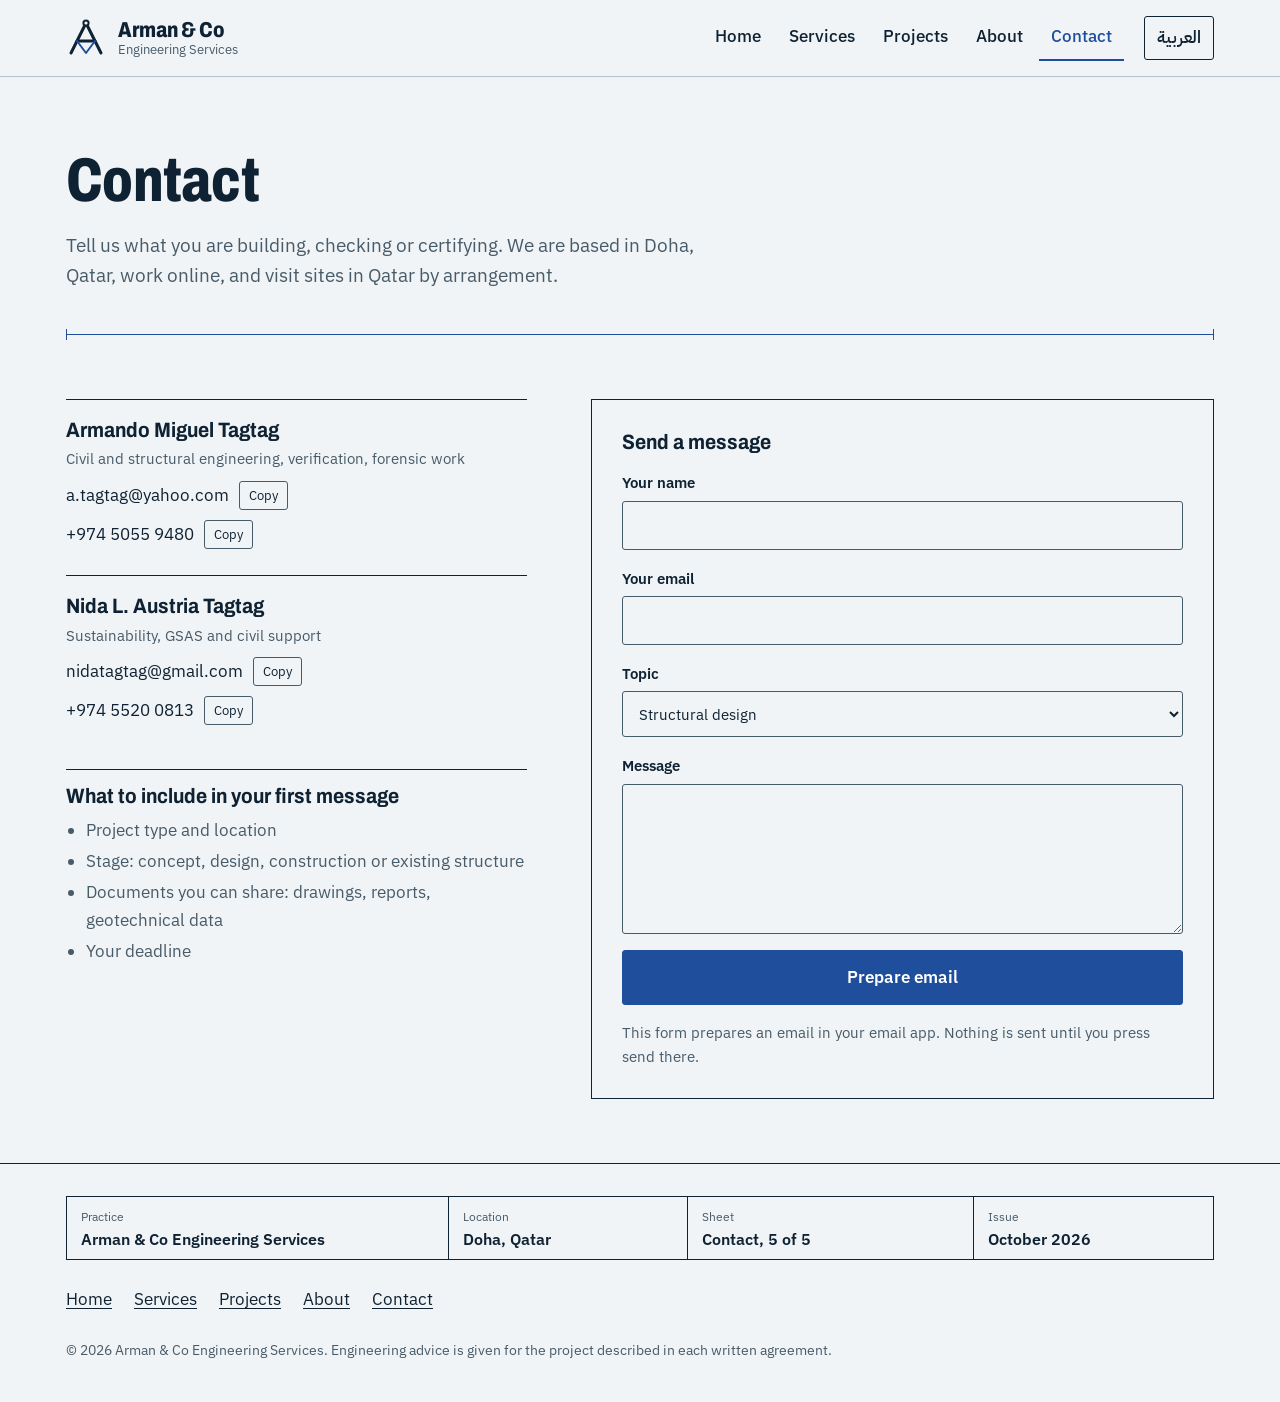
==== contact.html @ caced577 "Add files via upload" ====
<!doctype html>
<html lang="en" dir="ltr">
<head>
<meta charset="utf-8">
<meta name="viewport" content="width=device-width, initial-scale=1, viewport-fit=cover">
<title>Contact | Arman &amp; Co Engineering Services</title>
<meta name="description" content="Contact Arman &amp; Co Engineering Services in Doha, Qatar. Tell us about your structure, design check or green building target.">
<meta name="claude:viewport-fit-sides" content="cover">
<meta property="og:title" content="Contact | Arman &amp; Co Engineering Services">
<meta property="og:description" content="Contact Arman &amp; Co Engineering Services in Doha, Qatar. Tell us about your structure, design check or green building target.">
<meta property="og:type" content="website">
<meta name="color-scheme" content="light dark">
<link rel="icon" href="assets/favicon.svg" type="image/svg+xml">
<link rel="preconnect" href="https://fonts.googleapis.com">
<link rel="preconnect" href="https://fonts.gstatic.com" crossorigin>
<link rel="stylesheet" href="https://fonts.googleapis.com/css2?family=Archivo:wdth,wght@62..125,500..900&family=IBM+Plex+Mono:wght@400;500&family=IBM+Plex+Sans+Arabic:wght@400;500;600;700&family=IBM+Plex+Sans:wght@400;500;600&display=swap">
<link rel="stylesheet" href="assets/style.css">
</head>
<body>
<a class="skip" href="#main">Skip to content</a>
<header class="top"><div class="wrap">
  <a class="brand" href="index.html" aria-label="Arman &amp; Co Engineering Services"><svg viewBox="0 0 40 40" width="40" height="40" aria-hidden="true" focusable="false"><path d="M5 35 L20 5 L35 35" fill="none" stroke="currentColor" stroke-width="3" stroke-linejoin="round" stroke-linecap="round"/><path d="M11 23 H29" fill="none" stroke="currentColor" stroke-width="3" stroke-linecap="round"/><path d="M11 23 L20 35 L29 23" fill="none" stroke="var(--blue)" stroke-width="2" stroke-linejoin="round" stroke-linecap="round"/><circle cx="20" cy="5" r="2.6" fill="var(--paper)" stroke="currentColor" stroke-width="2"/></svg><span><b>Arman &amp; Co</b><small>Engineering Services</small></span></a>
  <button class="menu-btn" type="button" aria-expanded="false" aria-controls="site-nav">Menu</button>
  <nav class="nav" id="site-nav" aria-label="Main"><a href="index.html">Home</a><a href="services.html">Services</a><a href="projects.html">Projects</a><a href="about.html">About</a><a href="contact.html" aria-current="page">Contact</a></nav>
  <a class="lang" href="ar/contact.html" lang="ar" hreflang="ar">العربية</a>
</div></header>
<main id="main">
<div class="wrap"><div class="ph"><h1 class="h1 page">Contact</h1><p class="lead">Tell us what you are building, checking or certifying. We are based in Doha, Qatar, work online, and visit sites in Qatar by arrangement.</p></div><div class="dim" aria-hidden="true"></div></div>
<div class="wrap"><div class="contact">
  <div>
    <div class="who-c"><h2 class="h3">Armando Miguel Tagtag</h2><p class="role">Civil and structural engineering, verification, forensic work</p>
  <div class="line-c"><bdi dir="ltr">a.tagtag@yahoo.com</bdi><button type="button" class="copy-btn" data-copy="a.tagtag@yahoo.com" data-done="Copied">Copy</button></div>
  <div class="line-c"><bdi dir="ltr">+974 5055 9480</bdi><button type="button" class="copy-btn" data-copy="+974 5055 9480" data-done="Copied">Copy</button></div></div>
    <div class="who-c"><h2 class="h3">Nida L. Austria Tagtag</h2><p class="role">Sustainability, GSAS and civil support</p>
  <div class="line-c"><bdi dir="ltr">nidatagtag@gmail.com</bdi><button type="button" class="copy-btn" data-copy="nidatagtag@gmail.com" data-done="Copied">Copy</button></div>
  <div class="line-c"><bdi dir="ltr">+974 5520 0813</bdi><button type="button" class="copy-btn" data-copy="+974 5520 0813" data-done="Copied">Copy</button></div></div>
    <div class="include"><h3 class="h3">What to include in your first message</h3><ul><li>Project type and location</li><li>Stage: concept, design, construction or existing structure</li><li>Documents you can share: drawings, reports, geotechnical data</li><li>Your deadline</li></ul></div>
  </div>
  <form id="contact-form" data-armando="a.tagtag@yahoo.com" data-nida="nidatagtag@gmail.com" novalidate>
    <h2 class="h3">Send a message</h2>
    <label for="f-name">Your name<input id="f-name" name="name" type="text" autocomplete="name" required></label>
    <label for="f-email">Your email<input id="f-email" name="email" type="email" autocomplete="email" required dir="ltr"></label>
    <label for="f-topic">Topic<select id="f-topic" name="topic"><option data-to="armando">Structural design</option><option data-to="armando">Verification and peer review</option><option data-to="armando">Forensic investigation and rehabilitation</option><option data-to="nida">Sustainability and GSAS</option><option data-to="both">Something else</option></select></label>
    <label for="f-msg">Message<textarea id="f-msg" name="message" required></textarea></label>
    <button class="btn" type="submit">Prepare email</button>
    <p class="form-note">This form prepares an email in your email app. Nothing is sent until you press send there.</p>
    <div class="result" id="f-result" hidden>
      <p>Your email app should open. If it does not, copy this message and send it to the address shown.</p>
      <label class="sr" for="f-out">Message</label>
      <textarea id="f-out" readonly dir="ltr"></textarea>
      <div class="actions"><button type="button" class="btn alt" data-copy="" data-target="f-out" data-done="Copied">Copy message</button><a class="btn" id="mail-link" href="#">Open email app</a></div>
    </div>
  </form>
</div></div>
</main>
<footer class="foot"><div class="wrap">
  <div class="tb">
    <div><small>Practice</small><b>Arman &amp; Co Engineering Services</b></div>
    <div><small>Location</small><b>Doha, Qatar</b></div>
    <div><small>Sheet</small><b>Contact, 5 of 5</b></div>
    <div><small>Issue</small><b>October 2026</b></div>
  </div>
  <nav aria-label="Footer"><a href="index.html">Home</a><a href="services.html">Services</a><a href="projects.html">Projects</a><a href="about.html">About</a><a href="contact.html">Contact</a></nav>
  <p class="small">© 2026 Arman &amp; Co Engineering Services. Engineering advice is given for the project described in each written agreement.</p>
</div></footer>
<script src="assets/site.js" defer></script>
</body>
</html>
---- assets/style.css ----
/* Layout concept: an engineering drawing sheet.
   Cool drafting-paper ground, ink-navy linework, drawing-blue for dimensions and bracing,
   red reserved for loads. Start-aligned content on logical properties so Arabic (RTL) mirrors cleanly.
   The footer is a drawing title block; each page is a numbered sheet. */
:root {
  --paper: #F1F4F6;
  --surface: #E5EBEF;
  --ink: #0F2233;
  --ink-2: #485B69;
  --line: #B8C4CD;
  --grid: #DCE4E9;
  --blue: #1F4E9C;
  --on-blue: #FFFFFF;
  --green: #1B7552;
  --red: #C23B2B;
  --font-display: 'Archivo', 'IBM Plex Sans Arabic', system-ui, sans-serif;
  --font-body: 'IBM Plex Sans', 'IBM Plex Sans Arabic', system-ui, sans-serif;
  --font-mono: 'IBM Plex Mono', ui-monospace, Menlo, Consolas, monospace;
  --max: 1180px;
}
@media (prefers-color-scheme: dark) {
  :root:not([data-theme="light"]) {
    --paper: #0B1620; --surface: #122330; --ink: #E7EEF3; --ink-2: #9DB0BE; --line: #2A4052;
    --grid: #13212D; --blue: #86AEF0; --on-blue: #0B1620; --green: #5FC9A0; --red: #F28474;
    color-scheme: dark;
  }
}
:root[data-theme="dark"] {
  --paper: #0B1620; --surface: #122330; --ink: #E7EEF3; --ink-2: #9DB0BE; --line: #2A4052;
  --grid: #13212D; --blue: #86AEF0; --on-blue: #0B1620; --green: #5FC9A0; --red: #F28474;
  color-scheme: dark;
}

*, *::before, *::after { box-sizing: border-box; }
html { -webkit-text-size-adjust: 100%; }
body {
  margin: 0; background: var(--paper); color: var(--ink);
  font-family: var(--font-body); font-size: 1.0625rem; line-height: 1.6;
}
:lang(ar) body, body:lang(ar) { font-size: 1.125rem; line-height: 1.9; }
img, svg { max-width: 100%; }
a { color: var(--blue); text-underline-offset: 3px; }
a:hover { text-decoration-thickness: 2px; }
:focus-visible { outline: 3px solid var(--blue); outline-offset: 3px; border-radius: 2px; }
h1, h2, h3 { font-family: var(--font-display); text-wrap: balance; margin: 0; }
p { margin: 0; }
ul, ol { margin: 0; padding: 0; }
bdi { unicode-bidi: isolate; }
.mono { font-family: var(--font-mono); font-size: .8125rem; letter-spacing: .01em; }
.sr { position: absolute; width: 1px; height: 1px; overflow: hidden; clip: rect(0 0 0 0); white-space: nowrap; }
.skip { position: absolute; inset-inline-start: 16px; top: -60px; background: var(--ink); color: var(--paper); padding: 10px 14px; z-index: 20; }
.skip:focus { top: 8px; }

.wrap {
  width: 100%; max-width: var(--max); margin-inline: auto;
  padding-left: max(16px, env(safe-area-inset-left, 0px));
  padding-right: max(16px, env(safe-area-inset-right, 0px));
}
.band { padding-block: clamp(44px, 7vw, 88px); }
.band + .band { border-top: 1px solid var(--line); }

/* type scale */
.h1 { font-size: clamp(2.5rem, 5.6vw + .4rem, 4.9rem); font-weight: 800; font-stretch: 76%; line-height: 1.02; letter-spacing: -.012em; }
.h1.page { font-size: clamp(2.3rem, 4.2vw + .5rem, 3.9rem); }
.h2 { font-size: clamp(1.7rem, 2.4vw + 1rem, 2.7rem); font-weight: 700; font-stretch: 82%; line-height: 1.1; }
.h3 { font-size: 1.3rem; font-weight: 700; font-stretch: 90%; line-height: 1.2; }
:lang(ar) .h1, :lang(ar) .h2, :lang(ar) .h3 { font-family: 'IBM Plex Sans Arabic', var(--font-display); font-stretch: 100%; letter-spacing: 0; font-weight: 700; }
:lang(ar) .h1 { line-height: 1.3; font-size: clamp(2.2rem, 4.6vw + .4rem, 4rem); }
:lang(ar) .h1.page { font-size: clamp(2.1rem, 3.6vw + .5rem, 3.3rem); }
:lang(ar) .h2 { line-height: 1.35; }
.lead { font-size: 1.2rem; line-height: 1.55; color: var(--ink-2); max-width: 60ch; }
:lang(ar) .lead { line-height: 1.85; }
.prose p + p { margin-top: 1em; }
.prose, .measure { max-width: 66ch; }

/* header */
.top { border-bottom: 1px solid var(--line); background: var(--paper); }
.top .wrap { display: flex; align-items: center; gap: 20px; min-height: 76px; flex-wrap: wrap; padding-block: 10px; }
.brand { display: flex; align-items: center; gap: 12px; color: var(--ink); text-decoration: none; margin-inline-end: auto; }
.brand svg { width: 40px; height: 40px; flex: none; }
.brand b { display: block; font-family: var(--font-display); font-weight: 800; font-stretch: 82%; font-size: 1.35rem; line-height: 1.05; }
.brand small { display: block; font-size: .8rem; color: var(--ink-2); line-height: 1.2; }
:lang(ar) .brand b { font-family: 'IBM Plex Sans Arabic', sans-serif; font-stretch: 100%; font-size: 1.3rem; }
.nav { display: flex; gap: 4px; flex-wrap: wrap; }
.nav a { color: var(--ink); text-decoration: none; padding: 8px 12px; border-bottom: 2px solid transparent; font-weight: 500; }
.nav a:hover { border-bottom-color: var(--line); }
.nav a[aria-current="page"] { border-bottom-color: var(--blue); color: var(--blue); }
.lang { font-weight: 600; padding: 7px 12px; border: 1px solid var(--ink); color: var(--ink); text-decoration: none; border-radius: 3px; }
.lang:hover { background: var(--ink); color: var(--paper); }
.menu-btn { display: none; font: inherit; background: none; color: var(--ink); border: 1px solid var(--ink); padding: 7px 12px; border-radius: 3px; cursor: pointer; }
@media (max-width: 860px) {
  .top .wrap { gap: 10px; }
  .brand b { font-size: 1.15rem; }
  .brand svg { width: 34px; height: 34px; }
  .lang, .menu-btn { padding: 6px 10px; font-size: .95rem; }
  .menu-btn { display: inline-block; }
  .nav { display: none; width: 100%; flex-direction: column; order: 5; border-top: 1px solid var(--line); padding-top: 8px; }
  .nav.open { display: flex; }
  .nav a { padding: 12px 4px; }
}

/* hero */
.hero {
  background-image:
    linear-gradient(var(--grid) 1px, transparent 1px),
    linear-gradient(90deg, var(--grid) 1px, transparent 1px);
  background-size: 32px 32px;
  -webkit-mask-image: none;
}
.hero .wrap { display: grid; grid-template-columns: minmax(0, 1.05fr) minmax(0, .95fr); gap: clamp(28px, 5vw, 72px); align-items: center; padding-block: clamp(36px, 6vw, 76px); }
.hero .copy { display: grid; gap: 24px; justify-items: start; }
.hero .meta { color: var(--ink-2); max-width: 52ch; font-size: .98rem; }
.actions { display: flex; flex-wrap: wrap; gap: 12px; }
.btn { display: inline-block; font: inherit; font-weight: 600; padding: 13px 22px; border-radius: 3px; text-decoration: none; cursor: pointer; border: 1.5px solid var(--blue); background: var(--blue); color: var(--on-blue); }
.btn:hover { filter: brightness(1.1); }
.btn.alt { background: transparent; color: var(--blue); }
.btn.alt:hover { background: var(--surface); filter: none; }
@media (max-width: 880px) { .hero .wrap { grid-template-columns: minmax(0, 1fr); } }

/* figures */
.fig { margin: 0; border: 1px solid var(--ink); background: var(--paper); }
.fig .draw { padding: 14px 14px 6px; }
.fig svg { display: block; width: 100%; height: auto; }
.fig figcaption { border-top: 1px solid var(--ink); padding: 10px 14px; font-size: .86rem; color: var(--ink-2); }
.fig figcaption b { color: var(--ink); font-weight: 600; }
.tx { font-family: var(--font-mono); font-size: 12px; fill: var(--ink-2); }
.tx.k { fill: var(--ink); }
.tx.b { fill: var(--blue); }
.tx.r { fill: var(--red); }
.s-ink { stroke: var(--ink); fill: none; }
.s-mid { stroke: var(--ink-2); fill: none; }
.s-line { stroke: var(--line); fill: none; }
.s-blue { stroke: var(--blue); fill: none; }
.s-red { stroke: var(--red); fill: none; }
.f-ink { fill: var(--ink); stroke: none; }
.f-paper { fill: var(--paper); }
.f-red { fill: var(--red); stroke: none; }
.f-blue { fill: var(--blue); stroke: none; }
.f-surface { fill: var(--surface); }

/* credentials */
.creds { display: grid; grid-template-columns: repeat(4, minmax(0, 1fr)); gap: 0; list-style: none; border-top: 1.5px solid var(--ink); }
.creds li { padding: 18px 20px 18px 0; border-inline-end: 1px solid var(--line); padding-inline: 0 20px; margin-inline-end: 20px; }
.creds li:last-child { border-inline-end: 0; margin-inline-end: 0; }
.creds strong { display: block; font-weight: 600; line-height: 1.35; }
.creds span { display: block; color: var(--ink-2); font-size: .94rem; margin-top: 4px; }
@media (max-width: 960px) { .creds { grid-template-columns: repeat(2, minmax(0, 1fr)); } .creds li { border-inline-end: 0; margin-inline-end: 0; border-bottom: 1px solid var(--line); } }
@media (max-width: 560px) { .creds { grid-template-columns: minmax(0, 1fr); } }
.sec-head { display: grid; gap: 12px; margin-bottom: clamp(24px, 4vw, 44px); }
.sec-head p { max-width: 62ch; color: var(--ink-2); }

/* schedule of services */
.sched { border-top: 1.5px solid var(--ink); list-style: none; }
.sched a { display: grid; grid-template-columns: 3.4rem minmax(0, 17rem) minmax(0, 1fr); gap: 8px 24px; padding: 18px 8px; border-bottom: 1px solid var(--line); text-decoration: none; color: var(--ink); align-items: baseline; }
.sched a:hover { background: var(--surface); }
.sched .ref { font-family: var(--font-mono); font-size: .85rem; color: var(--blue); font-weight: 500; }
.sched .nm { font-family: var(--font-display); font-weight: 700; font-stretch: 88%; font-size: 1.15rem; line-height: 1.25; }
:lang(ar) .sched .nm { font-family: 'IBM Plex Sans Arabic', sans-serif; font-stretch: 100%; }
.sched .ds { color: var(--ink-2); font-size: .98rem; }
@media (max-width: 720px) {
  .sched a { grid-template-columns: 3rem minmax(0, 1fr); }
  .sched .ds { grid-column: 2; }
}

/* outcomes */
.split { display: grid; grid-template-columns: minmax(0, 1fr) minmax(0, 1fr); gap: clamp(28px, 5vw, 64px); align-items: center; }
@media (max-width: 880px) { .split { grid-template-columns: minmax(0, 1fr); } }
.facts { list-style: none; display: grid; gap: 0; border-top: 1.5px solid var(--ink); margin-top: 22px; }
.facts li { padding: 14px 0; border-bottom: 1px solid var(--line); }
.facts b { font-family: var(--font-mono); font-weight: 500; color: var(--blue); margin-inline-end: 8px; }

/* people */
.people { display: grid; grid-template-columns: repeat(2, minmax(0, 1fr)); gap: clamp(20px, 3vw, 40px); }
.person { border-top: 1.5px solid var(--ink); padding-top: 18px; display: grid; gap: 10px; align-content: start; }
.person .role { color: var(--ink-2); }
.person p { max-width: 56ch; }
@media (max-width: 760px) { .people { grid-template-columns: minmax(0, 1fr); } }

.cta { background: var(--ink); color: var(--paper); }
.cta .wrap { display: flex; flex-wrap: wrap; gap: 20px 40px; align-items: center; justify-content: space-between; padding-block: clamp(36px, 5vw, 60px); }
.cta p { color: color-mix(in srgb, var(--paper) 78%, var(--ink)); max-width: 52ch; margin-top: 10px; }
.cta .btn { background: var(--paper); color: var(--ink); border-color: var(--paper); }

/* inner page head */
.ph { padding-block: clamp(36px, 6vw, 72px) clamp(28px, 4vw, 44px); display: grid; gap: 18px; }
.dim { position: relative; height: 1px; background: var(--blue); margin-block: 0; }
.dim::before, .dim::after { content: ""; position: absolute; top: -5px; width: 1px; height: 11px; background: var(--blue); }
.dim::before { inset-inline-start: 0; } .dim::after { inset-inline-end: 0; }

/* services page */
.svc { display: grid; grid-template-columns: 5rem minmax(0, 1fr) minmax(0, 24rem); gap: 16px clamp(20px, 4vw, 56px); padding-block: clamp(28px, 4vw, 44px); border-bottom: 1px solid var(--line); scroll-margin-top: 16px; }
.svc .ref { font-family: var(--font-mono); color: var(--blue); font-size: 1rem; padding-top: .4rem; }
.svc .body { display: grid; gap: 12px; align-content: start; }
.svc .body p { color: var(--ink-2); max-width: 58ch; }
.svc ul { list-style: none; border-top: 1.5px solid var(--ink); align-self: start; }
.svc li { padding: 10px 0; border-bottom: 1px solid var(--line); font-size: .98rem; }
.svc .note { color: var(--ink); font-weight: 500; }
@media (max-width: 900px) { .svc { grid-template-columns: 3rem minmax(0, 1fr); } .svc > div:last-child { grid-column: 2; } }
.steps { list-style: none; display: grid; grid-template-columns: repeat(5, minmax(0, 1fr)); gap: 0; counter-reset: s; border-top: 1.5px solid var(--ink); }
.steps li { padding: 16px 18px 6px 0; display: grid; gap: 6px; align-content: start; }
.steps li::before { counter-increment: s; content: counter(s); font-family: var(--font-mono); color: var(--blue); font-weight: 500; }
.steps b { font-family: var(--font-display); font-stretch: 88%; font-size: 1.1rem; }
:lang(ar) .steps b { font-family: 'IBM Plex Sans Arabic', sans-serif; font-stretch: 100%; }
.steps span { color: var(--ink-2); font-size: .95rem; }
@media (max-width: 960px) { .steps { grid-template-columns: repeat(2, minmax(0, 1fr)); } }
@media (max-width: 560px) { .steps { grid-template-columns: minmax(0, 1fr); } }
.tags { list-style: none; display: flex; flex-wrap: wrap; gap: 8px; }
.tags li { border: 1px solid var(--line); padding: 5px 11px; font-size: .92rem; border-radius: 3px; background: var(--paper); }
.tags.m li { font-family: var(--font-mono); font-size: .82rem; }

/* projects */
.notice { border: 1px solid var(--ink); border-inline-start: 6px solid var(--blue); padding: 14px 18px; max-width: 78ch; font-size: .98rem; }
.chips { display: flex; flex-wrap: wrap; gap: 8px; margin-bottom: 14px; }
.chip { font: inherit; font-size: .94rem; padding: 7px 14px; border: 1px solid var(--ink-2); background: transparent; color: var(--ink); border-radius: 3px; cursor: pointer; }
.chip:hover { background: var(--surface); }
.chip[aria-pressed="true"] { background: var(--ink); color: var(--paper); border-color: var(--ink); }
.count { color: var(--ink-2); font-size: .92rem; margin-bottom: 22px; }
.grid { display: grid; grid-template-columns: repeat(auto-fill, minmax(min(100%, 330px), 1fr)); gap: 22px; }
.card { border: 1px solid var(--line); background: var(--paper); display: grid; grid-template-rows: auto 1fr; min-width: 0; }
.card .art { background: var(--surface); border-bottom: 1px solid var(--line); padding: 14px; display: grid; place-items: center; height: 168px; }
.card .art svg { width: 100%; height: 100%; max-width: 280px; }
.card .in { padding: 18px; display: grid; gap: 10px; align-content: start; }
.card .cat { color: var(--blue); font-size: .8rem; font-family: var(--font-mono); }
:lang(ar) .card .cat { font-family: 'IBM Plex Sans Arabic', sans-serif; font-size: .9rem; }
.card p { color: var(--ink-2); font-size: .97rem; }
.card dl { margin: 4px 0 0; display: grid; grid-template-columns: auto minmax(0, 1fr); gap: 4px 14px; font-size: .9rem; border-top: 1px solid var(--line); padding-top: 10px; }
.card dt { color: var(--ink-2); } .card dd { margin: 0; }
.card[hidden] { display: none; }

/* about */
.facts-dl { display: grid; grid-template-columns: 11rem minmax(0, 1fr); gap: 0; border-top: 1.5px solid var(--ink); margin: 0; }
.facts-dl dt, .facts-dl dd { margin: 0; padding: 12px 0; border-bottom: 1px solid var(--line); }
.facts-dl dt { color: var(--ink-2); padding-inline-end: 16px; font-size: .94rem; }
.facts-dl ul { list-style: none; display: grid; gap: 4px; }
@media (max-width: 640px) { .facts-dl { grid-template-columns: minmax(0, 1fr); } .facts-dl dt { border-bottom: 0; padding-bottom: 0; } }
.pro { display: grid; grid-template-columns: minmax(0, .8fr) minmax(0, 1.2fr); gap: clamp(24px, 5vw, 64px); padding-block: clamp(28px, 4vw, 48px); border-bottom: 1px solid var(--line); }
.pro .who { display: grid; gap: 12px; align-content: start; }
.pro .who .role { color: var(--ink-2); }
.pro .mono-mark { width: 72px; height: 72px; border: 1.5px solid var(--ink); display: grid; place-items: center; font-family: var(--font-display); font-weight: 800; font-size: 1.7rem; }
.pro .detail { display: grid; gap: 22px; min-width: 0; }
@media (max-width: 860px) { .pro { grid-template-columns: minmax(0, 1fr); } }
.path { list-style: none; border-top: 1.5px solid var(--ink); }
.path li { display: grid; grid-template-columns: 8rem minmax(0, 1fr); gap: 16px; padding: 11px 0; border-bottom: 1px solid var(--line); font-size: .97rem; }
.path time { font-family: var(--font-mono); color: var(--blue); font-size: .85rem; padding-top: .15rem; }
@media (max-width: 560px) { .path li { grid-template-columns: minmax(0, 1fr); gap: 2px; } }
.three { display: grid; grid-template-columns: repeat(3, minmax(0, 1fr)); gap: clamp(20px, 3vw, 40px); }
.three > div { border-top: 1.5px solid var(--ink); padding-top: 16px; display: grid; gap: 8px; align-content: start; }
.three p { color: var(--ink-2); }
@media (max-width: 800px) { .three { grid-template-columns: minmax(0, 1fr); } }

/* contact */
.contact { display: grid; grid-template-columns: minmax(0, .85fr) minmax(0, 1.15fr); gap: clamp(28px, 5vw, 72px); padding-block: clamp(32px, 5vw, 64px); }
@media (max-width: 900px) { .contact { grid-template-columns: minmax(0, 1fr); } }
.who-c { display: grid; gap: 4px; padding: 18px 0; border-top: 1.5px solid var(--ink); }
.who-c + .who-c { margin-top: 8px; }
.who-c .role { color: var(--ink-2); font-size: .95rem; }
.line-c { display: flex; flex-wrap: wrap; align-items: center; gap: 4px 10px; margin-top: 6px; }
.copy-btn { font: inherit; font-size: .82rem; padding: 3px 9px; border: 1px solid var(--ink-2); background: transparent; color: var(--ink); border-radius: 3px; cursor: pointer; }
.copy-btn:hover { background: var(--surface); }
.include { margin-top: 26px; border-top: 1.5px solid var(--ink); padding-top: 14px; }
.include ul { margin-top: 8px; padding-inline-start: 1.2em; display: grid; gap: 4px; color: var(--ink-2); }
form { display: grid; gap: 16px; border: 1px solid var(--ink); padding: clamp(18px, 3vw, 30px); align-content: start; }
label { display: grid; gap: 6px; font-weight: 600; font-size: .96rem; }
input, select, textarea { font: inherit; font-weight: 400; color: var(--ink); background: var(--paper); border: 1px solid var(--ink-2); border-radius: 3px; padding: 11px 12px; width: 100%; min-width: 0; }
textarea { min-height: 150px; resize: vertical; }
.form-note { color: var(--ink-2); font-size: .92rem; }
.result { border: 1px solid var(--blue); padding: 16px; display: grid; gap: 12px; }
.result[hidden] { display: none; }
.result textarea { min-height: 170px; font-family: var(--font-mono); font-size: .85rem; }

/* footer: drawing title block */
.foot { border-top: 1.5px solid var(--ink); }
.foot .wrap { padding-block: 32px 40px; display: grid; gap: 26px; }
.tb { display: grid; grid-template-columns: 1.6fr 1fr 1.2fr 1fr; border: 1px solid var(--ink); }
.tb > div { padding: 10px 14px; border-inline-end: 1px solid var(--ink); display: grid; gap: 2px; align-content: start; min-width: 0; }
.tb > div:last-child { border-inline-end: 0; }
.tb small { color: var(--ink-2); font-size: .76rem; }
.tb b { font-weight: 600; font-size: .98rem; line-height: 1.3; }
@media (max-width: 760px) { .tb { grid-template-columns: repeat(2, minmax(0, 1fr)); } .tb > div { border-bottom: 1px solid var(--ink); } .tb > div:nth-child(2n) { border-inline-end: 0; } .tb > div:nth-last-child(-n+2) { border-bottom: 0; } }
.foot nav { display: flex; flex-wrap: wrap; gap: 6px 22px; }
.foot nav a { color: var(--ink); }
.foot .small { color: var(--ink-2); font-size: .88rem; }

@media (prefers-reduced-motion: reduce) { * { transition: none !important; scroll-behavior: auto !important; } }
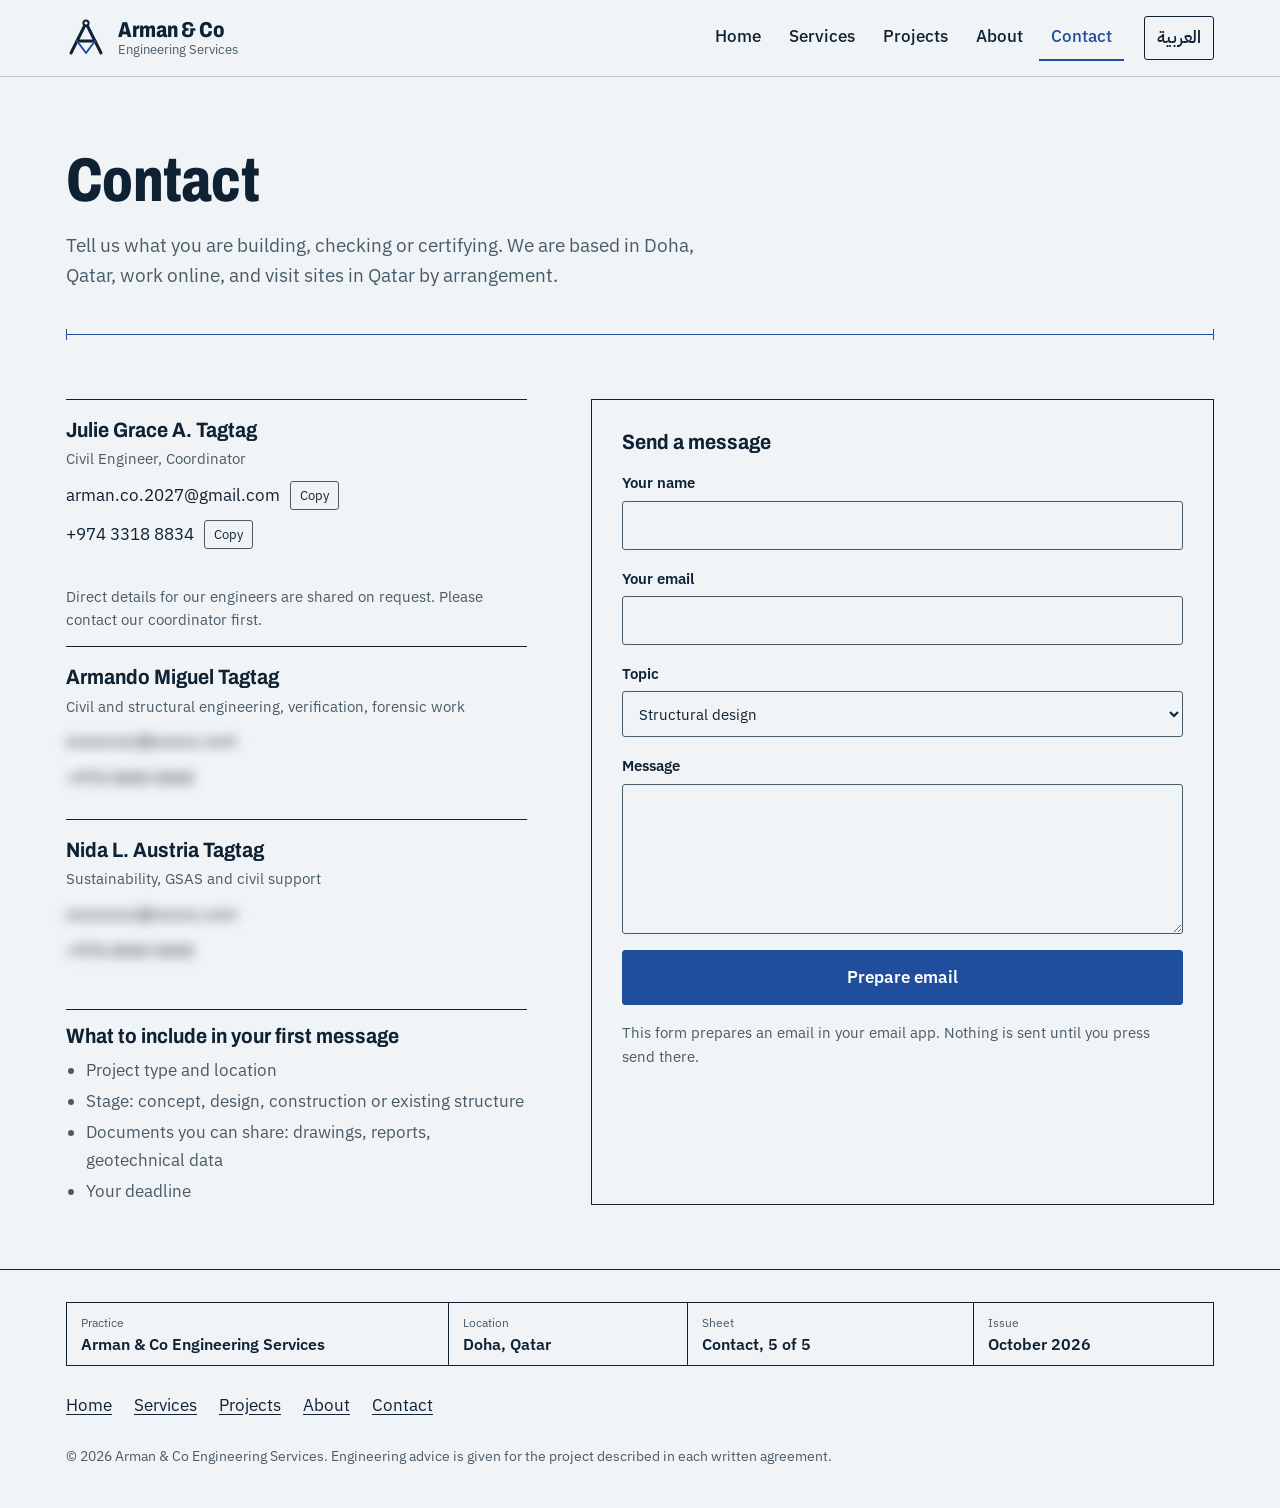
==== commit 52ab8726: "Add files via upload" ====
--- a/contact.html
+++ b/contact.html
@@ -28,15 +28,19 @@
 <div class="wrap"><div class="ph"><h1 class="h1 page">Contact</h1><p class="lead">Tell us what you are building, checking or certifying. We are based in Doha, Qatar, work online, and visit sites in Qatar by arrangement.</p></div><div class="dim" aria-hidden="true"></div></div>
 <div class="wrap"><div class="contact">
   <div>
+    <div class="who-c"><h2 class="h3">Julie Grace A. Tagtag</h2><p class="role">Civil Engineer, Coordinator</p>
+  <div class="line-c"><bdi dir="ltr">arman.co.2027@gmail.com</bdi><button type="button" class="copy-btn" data-copy="arman.co.2027@gmail.com" data-done="Copied">Copy</button></div>
+  <div class="line-c"><bdi dir="ltr">+974 3318 8834</bdi><button type="button" class="copy-btn" data-copy="+974 3318 8834" data-done="Copied">Copy</button></div></div>
+    <p class="form-note" style="margin-block:18px 14px">Direct details for our engineers are shared on request. Please contact our coordinator first.</p>
     <div class="who-c"><h2 class="h3">Armando Miguel Tagtag</h2><p class="role">Civil and structural engineering, verification, forensic work</p>
-  <div class="line-c"><bdi dir="ltr">a.tagtag@yahoo.com</bdi><button type="button" class="copy-btn" data-copy="a.tagtag@yahoo.com" data-done="Copied">Copy</button></div>
-  <div class="line-c"><bdi dir="ltr">+974 5055 9480</bdi><button type="button" class="copy-btn" data-copy="+974 5055 9480" data-done="Copied">Copy</button></div></div>
+  <div class="line-c"><bdi dir="ltr" class="blur" aria-hidden="true">xxxxxxxx@xxxxx.com</bdi></div>
+  <div class="line-c"><bdi dir="ltr" class="blur" aria-hidden="true">+974 XXXX XXXX</bdi></div></div>
     <div class="who-c"><h2 class="h3">Nida L. Austria Tagtag</h2><p class="role">Sustainability, GSAS and civil support</p>
-  <div class="line-c"><bdi dir="ltr">nidatagtag@gmail.com</bdi><button type="button" class="copy-btn" data-copy="nidatagtag@gmail.com" data-done="Copied">Copy</button></div>
-  <div class="line-c"><bdi dir="ltr">+974 5520 0813</bdi><button type="button" class="copy-btn" data-copy="+974 5520 0813" data-done="Copied">Copy</button></div></div>
+  <div class="line-c"><bdi dir="ltr" class="blur" aria-hidden="true">xxxxxxxx@xxxxx.com</bdi></div>
+  <div class="line-c"><bdi dir="ltr" class="blur" aria-hidden="true">+974 XXXX XXXX</bdi></div></div>
     <div class="include"><h3 class="h3">What to include in your first message</h3><ul><li>Project type and location</li><li>Stage: concept, design, construction or existing structure</li><li>Documents you can share: drawings, reports, geotechnical data</li><li>Your deadline</li></ul></div>
   </div>
-  <form id="contact-form" data-armando="a.tagtag@yahoo.com" data-nida="nidatagtag@gmail.com" novalidate>
+  <form id="contact-form" data-to="arman.co.2027@gmail.com" novalidate>
     <h2 class="h3">Send a message</h2>
     <label for="f-name">Your name<input id="f-name" name="name" type="text" autocomplete="name" required></label>
     <label for="f-email">Your email<input id="f-email" name="email" type="email" autocomplete="email" required dir="ltr"></label>
--- a/assets/style.css
+++ b/assets/style.css
@@ -282,3 +282,5 @@
 .foot .small { color: var(--ink-2); font-size: .88rem; }
 
 @media (prefers-reduced-motion: reduce) { * { transition: none !important; scroll-behavior: auto !important; } }
+
+.blur { filter: blur(6px); user-select: none; pointer-events: none; }
